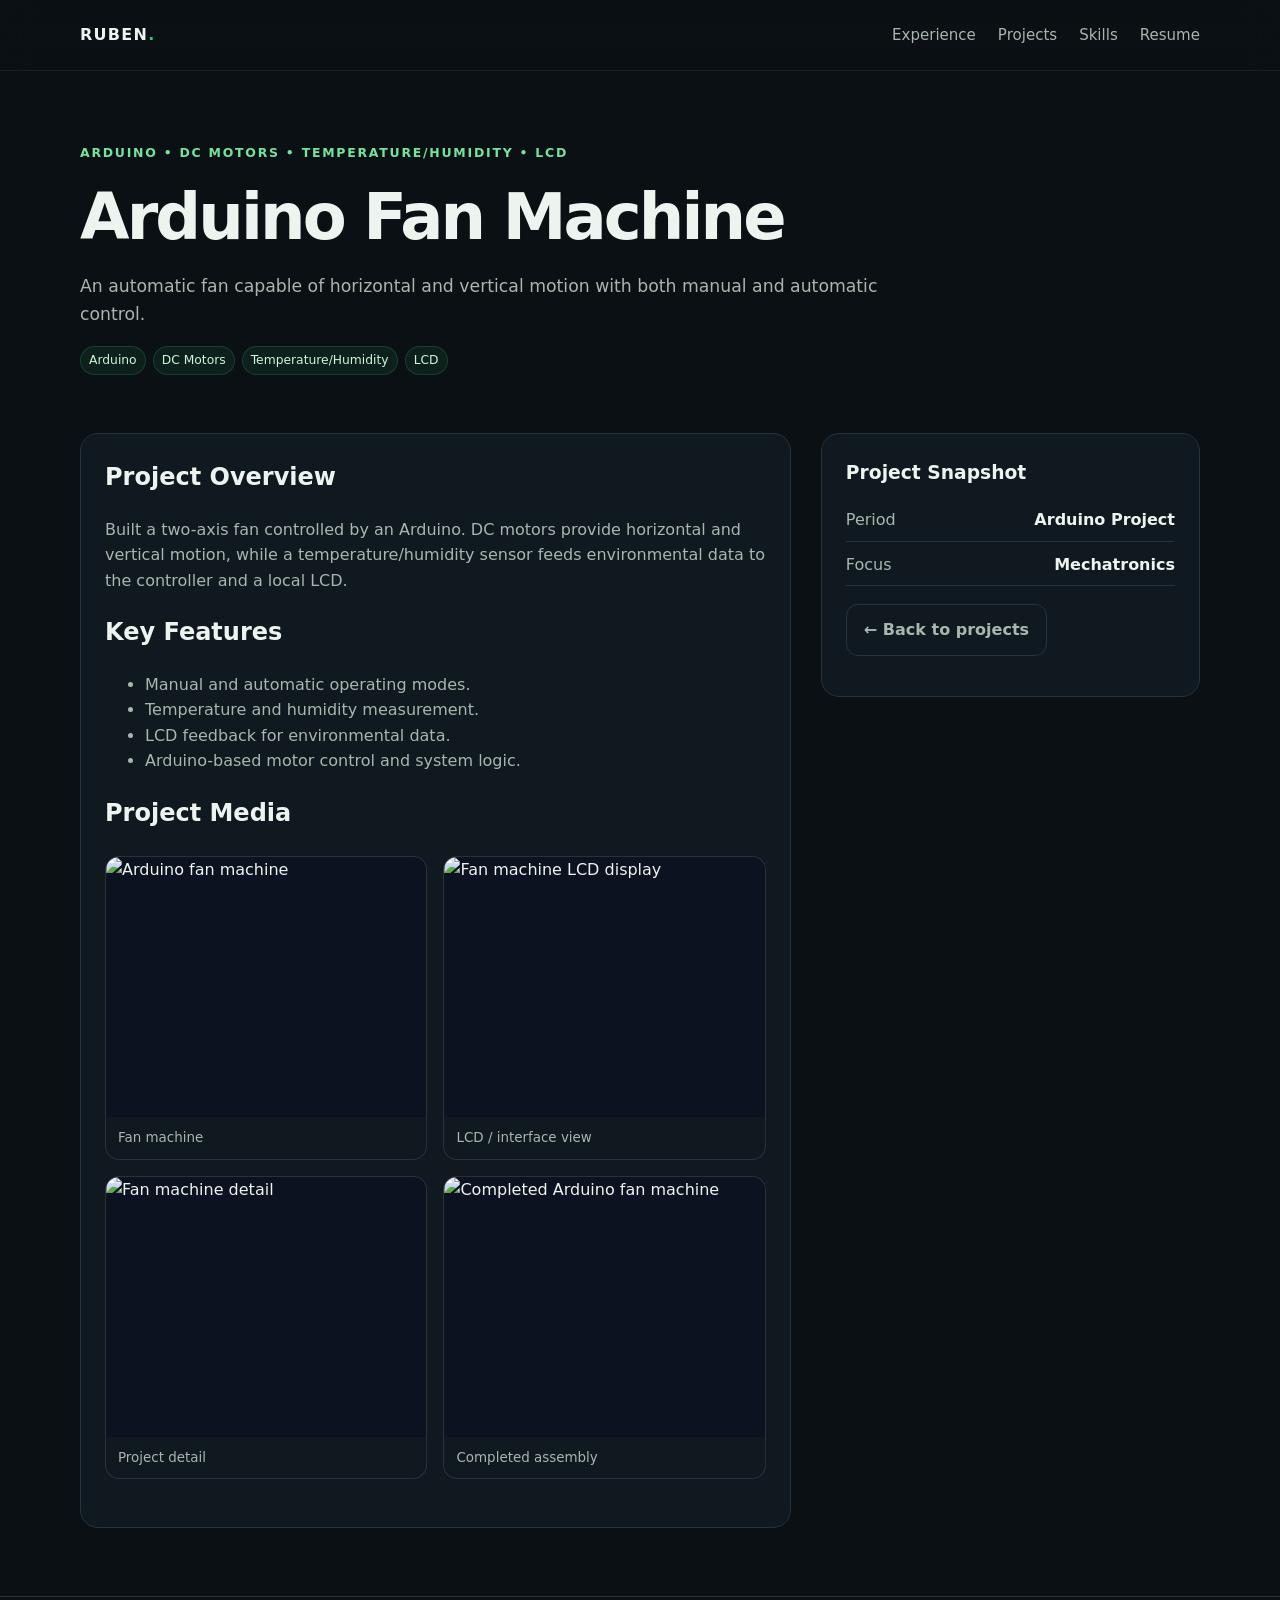
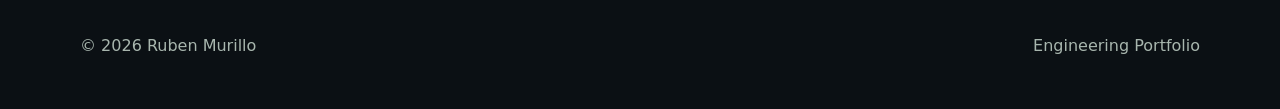
==== projects/fan.html @ 5e4ab0ac "Add files via upload" ====
<!doctype html><html lang="en"><head><meta charset="utf-8"><meta name="viewport" content="width=device-width,initial-scale=1"><title>Arduino Fan Machine | Ruben Murillo</title><link rel="stylesheet" href="../assets/css/style.css"></head><body><nav class="nav"><div class="wrap nav-inner"><a class="brand" href="../index.html">RUBEN<span>.</span></a><div class="nav-links"><a href="../index.html#experience">Experience</a><a href="../index.html#projects">Projects</a><a href="../index.html#skills">Skills</a><a href="../index.html#resume">Resume</a></div><button class="menu">Menu</button></div></nav><main><header class="project-hero"><div class="wrap"><div class="eyebrow">Arduino • DC Motors • Temperature/Humidity • LCD</div><h1>Arduino Fan Machine</h1><p class="lede">An automatic fan capable of horizontal and vertical motion with both manual and automatic control.</p><div class="tags"><span class="tag">Arduino</span><span class="tag">DC Motors</span><span class="tag">Temperature/Humidity</span><span class="tag">LCD</span></div></div></header><section style="padding-top:18px"><div class="wrap project-grid"><article class="content-box"><h2>Project Overview</h2><p>Built a two-axis fan controlled by an Arduino. DC motors provide horizontal and vertical motion, while a temperature/humidity sensor feeds environmental data to the controller and a local LCD.</p><h2>Key Features</h2><ul><li>Manual and automatic operating modes.</li><li>Temperature and humidity measurement.</li><li>LCD feedback for environmental data.</li><li>Arduino-based motor control and system logic.</li></ul><h2>Project Media</h2><div class="project-gallery"><figure><img src="../assets/images/fan/hero.jpg" alt="Arduino fan machine"><figcaption>Fan machine</figcaption></figure><figure><img src="../assets/images/fan/lcd.png" alt="Fan machine LCD display"><figcaption>LCD / interface view</figcaption></figure><figure><img src="../assets/images/fan/detail.png" alt="Fan machine detail"><figcaption>Project detail</figcaption></figure><figure><img src="../assets/images/fan/completed.jpg" alt="Completed Arduino fan machine"><figcaption>Completed assembly</figcaption></figure></div></article><aside class="side-box"><h3>Project Snapshot</h3><div class="kv"><div><span>Period</span><b>Arduino Project</b></div><div><span>Focus</span><b>Mechatronics</b></div></div><p style="margin-top:18px"><a class="btn" href="../index.html#projects">← Back to projects</a></p></aside></div></section></main><footer class="footer"><div class="wrap footer-inner"><span>© <span id="year"></span> Ruben Murillo</span><span>Engineering Portfolio</span></div></footer><script src="../assets/js/main.js"></script></body></html>
---- assets/css/style.css ----
:root{
  --bg:#0b1014;--panel:#111920;--panel2:#162129;--text:#edf4ef;--muted:#a8b6ae;
  --accent:#31c56f;--accent2:#73e49d;--line:#25333c;--max:1120px;
}
*{box-sizing:border-box} html{scroll-behavior:smooth} body{margin:0;background:var(--bg);color:var(--text);font-family:Inter,ui-sans-serif,system-ui,-apple-system,Segoe UI,Roboto,Arial,sans-serif;line-height:1.6}
a{color:inherit;text-decoration:none} img{max-width:100%;display:block}.wrap{width:min(var(--max),calc(100% - 36px));margin:auto}
.nav{position:sticky;top:0;z-index:20;background:rgba(11,16,20,.88);backdrop-filter:blur(14px);border-bottom:1px solid rgba(255,255,255,.06)}
.nav-inner{height:70px;display:flex;align-items:center;justify-content:space-between;gap:20px}.brand{font-weight:850;letter-spacing:.08em}.brand span{color:var(--accent)}
.nav-links{display:flex;gap:22px;color:var(--muted);font-size:.94rem}.nav-links a:hover{color:var(--text)}
.menu{display:none;background:none;border:1px solid var(--line);color:var(--text);padding:8px 10px;border-radius:10px}
.hero{padding:92px 0 68px;position:relative;overflow:hidden}.hero:after{content:"";position:absolute;width:520px;height:520px;border-radius:50%;background:radial-gradient(circle,rgba(49,197,111,.16),transparent 68%);right:-120px;top:-120px;pointer-events:none}
.eyebrow{color:var(--accent2);font-weight:800;text-transform:uppercase;letter-spacing:.14em;font-size:.78rem}.hero h1{font-size:clamp(2.7rem,6vw,5.4rem);line-height:.98;letter-spacing:-.055em;margin:.35em 0 .28em;max-width:900px}.hero h1 em{font-style:normal;color:var(--accent)}
.hero p{max-width:760px;color:var(--muted);font-size:1.12rem}.cta{display:flex;flex-wrap:wrap;gap:12px;margin-top:28px}.btn{display:inline-flex;align-items:center;justify-content:center;padding:12px 17px;border-radius:12px;border:1px solid var(--line);font-weight:750}.btn.primary{background:var(--accent);color:#06120a;border-color:var(--accent)}.btn:hover{transform:translateY(-1px)}
.stats{display:grid;grid-template-columns:repeat(4,1fr);gap:12px;margin-top:46px}.stat{padding:17px;border:1px solid var(--line);border-radius:16px;background:linear-gradient(180deg,rgba(255,255,255,.035),rgba(255,255,255,.012))}.stat b{display:block;font-size:1.25rem}.stat span{font-size:.86rem;color:var(--muted)}
section{padding:68px 0}.section-head{display:flex;align-items:end;justify-content:space-between;gap:20px;margin-bottom:26px}.section-head h2{font-size:2rem;margin:0;letter-spacing:-.03em}.section-head p{color:var(--muted);max-width:570px;margin:0}
.cards{display:grid;grid-template-columns:repeat(2,1fr);gap:18px}.card{border:1px solid var(--line);background:var(--panel);border-radius:18px;overflow:hidden;transition:.2s}.card:hover{transform:translateY(-3px);border-color:#3c5550}.card-media{height:245px;background:linear-gradient(145deg,#18272e,#0d1419);position:relative;overflow:hidden}.card-media img{width:100%;height:100%;object-fit:cover}.card-media.placeholder{display:grid;place-items:center}.monogram{font-size:4rem;font-weight:900;color:rgba(115,228,157,.18);letter-spacing:-.08em}.card-body{padding:20px}.card h3{margin:0 0 7px;font-size:1.3rem}.card p{margin:0 0 14px;color:var(--muted)}.tags{display:flex;flex-wrap:wrap;gap:7px}.tag{font-size:.77rem;color:#c9f7d9;background:rgba(49,197,111,.09);border:1px solid rgba(49,197,111,.2);padding:4px 8px;border-radius:999px}
.experience{display:grid;gap:16px}.role{display:grid;grid-template-columns:170px 1fr;gap:24px;padding:24px;border:1px solid var(--line);border-radius:16px;background:var(--panel)}.role time{color:var(--accent2);font-weight:750}.role h3{margin:0}.role h4{margin:2px 0 12px;color:var(--muted);font-weight:600}.role ul{margin:0;padding-left:18px;color:var(--muted)}
.skill-grid{display:grid;grid-template-columns:repeat(3,1fr);gap:14px}.skill{padding:20px;border:1px solid var(--line);border-radius:16px;background:var(--panel)}.skill h3{margin-top:0}.skill p{color:var(--muted);margin-bottom:0}
.resume-box{display:flex;align-items:center;justify-content:space-between;gap:24px;padding:28px;border-radius:18px;background:linear-gradient(135deg,rgba(49,197,111,.13),rgba(17,25,32,.9));border:1px solid rgba(49,197,111,.24)}.resume-box p{color:var(--muted);margin:.3rem 0 0}.resume-actions{display:flex;gap:10px;flex-wrap:wrap}
.footer{padding:36px 0 50px;border-top:1px solid var(--line);color:var(--muted)}.footer-inner{display:flex;justify-content:space-between;gap:20px;flex-wrap:wrap}
.project-hero{padding:72px 0 40px}.project-hero h1{font-size:clamp(2.2rem,5vw,4.3rem);line-height:1.02;letter-spacing:-.045em;margin:.35em 0}.lede{font-size:1.08rem;color:var(--muted);max-width:820px}.project-grid{display:grid;grid-template-columns:1.5fr .8fr;gap:30px}.content-box,.side-box{border:1px solid var(--line);background:var(--panel);border-radius:18px;padding:24px}.content-box h2:first-child,.side-box h3:first-child{margin-top:0}.content-box p,.content-box li,.side-box p{color:var(--muted)}.side-box{height:max-content;position:sticky;top:92px}.kv{display:grid;gap:10px}.kv div{display:flex;justify-content:space-between;gap:12px;border-bottom:1px solid var(--line);padding-bottom:8px}.kv span{color:var(--muted)}
.note{padding:14px 16px;border-left:3px solid var(--accent);background:rgba(49,197,111,.06);color:var(--muted);border-radius:0 10px 10px 0}
@media(max-width:800px){.nav-links{display:none}.menu{display:block}.nav.open .nav-links{display:flex;position:absolute;top:70px;left:0;right:0;padding:18px;flex-direction:column;background:#0b1014;border-bottom:1px solid var(--line)}.stats{grid-template-columns:repeat(2,1fr)}.cards,.skill-grid,.project-grid{grid-template-columns:1fr}.role{grid-template-columns:1fr;gap:6px}.resume-box{align-items:flex-start;flex-direction:column}.side-box{position:static}.hero{padding-top:70px}}

/* Local project media migrated from the original Wix portfolio */
.project-gallery{display:grid;grid-template-columns:repeat(2,minmax(0,1fr));gap:16px;margin:24px 0}
.project-gallery figure{margin:0;background:var(--panel,#111827);border:1px solid rgba(148,163,184,.18);border-radius:14px;overflow:hidden}
.project-gallery img{display:block;width:100%;height:260px;object-fit:cover;background:#0b1220}
.project-gallery figure.diagram img{object-fit:contain;background:#fff;padding:12px}
.project-gallery figcaption{padding:10px 12px;font-size:.84rem;color:var(--muted,#94a3b8)}
@media (max-width:700px){.project-gallery{grid-template-columns:1fr}.project-gallery img{height:auto;max-height:440px}}
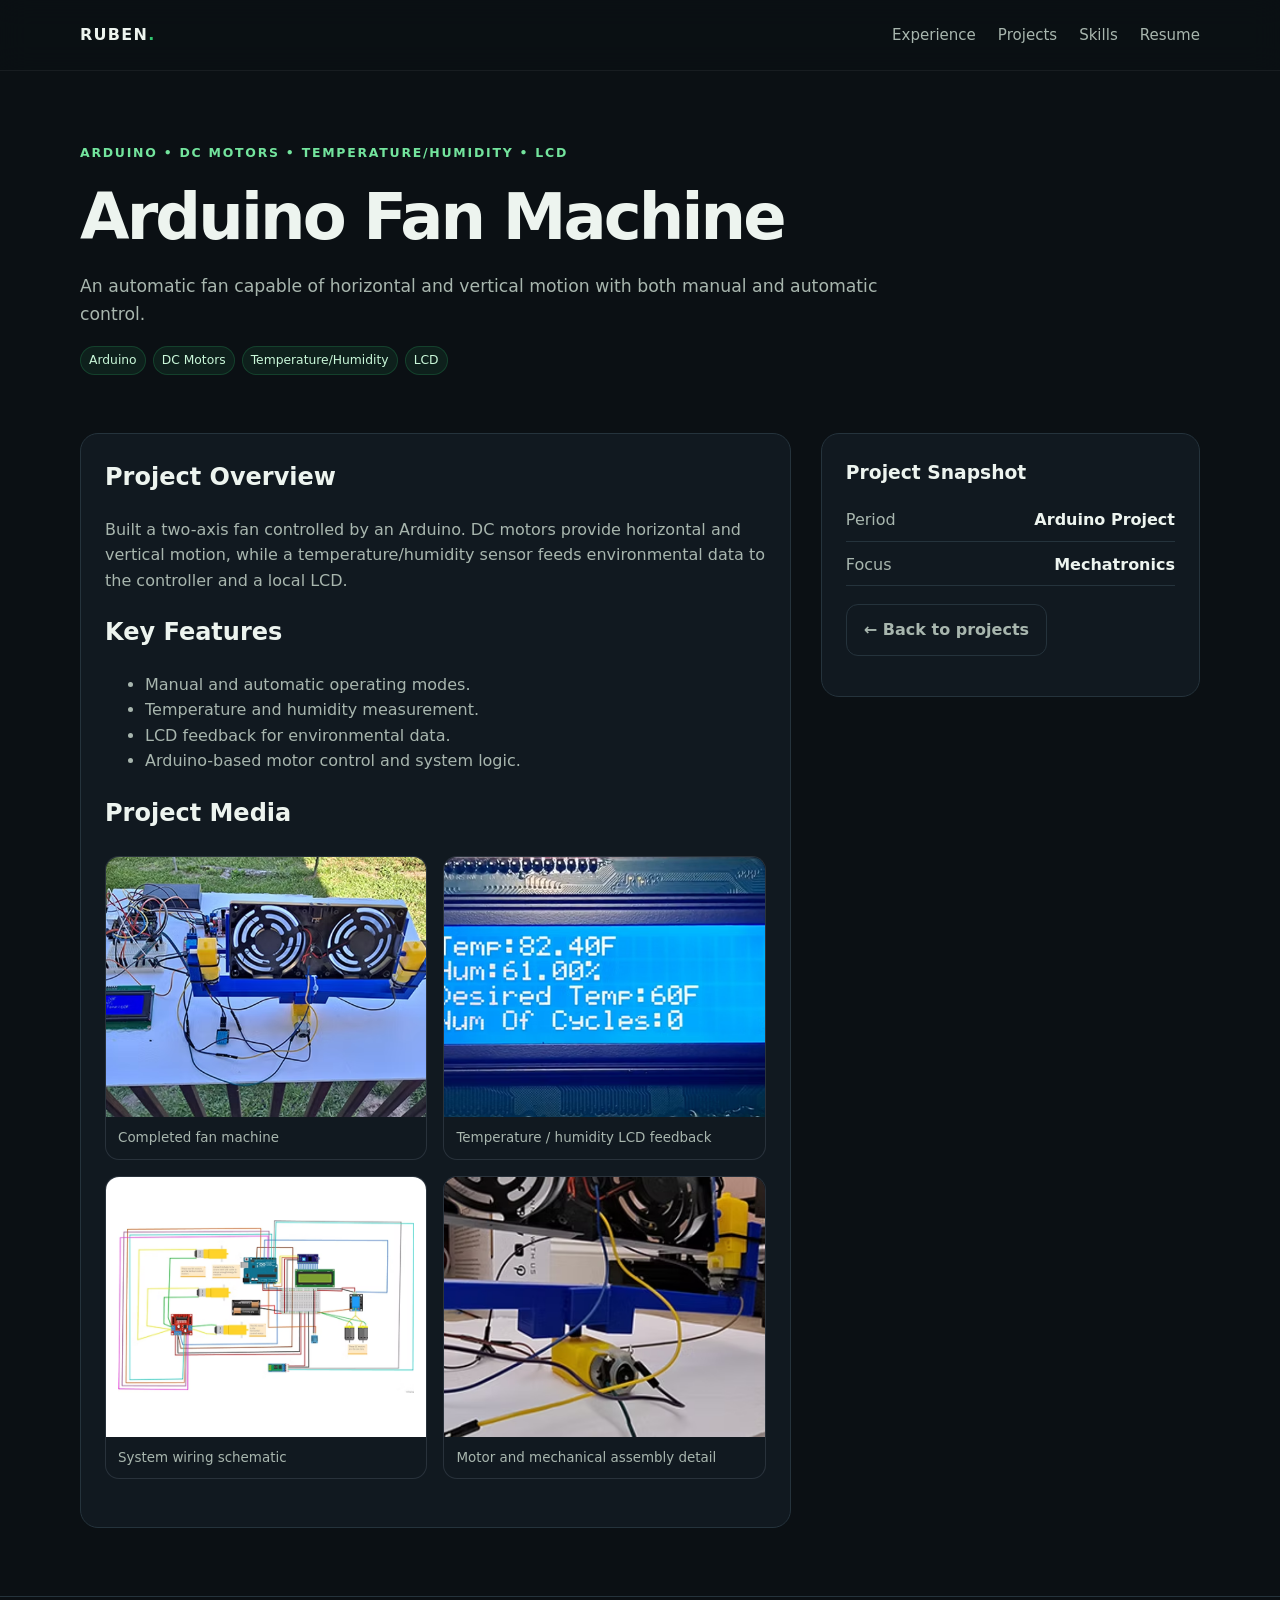
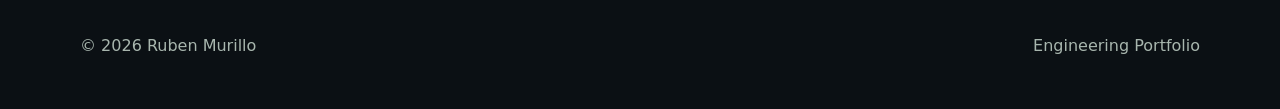
==== commit 49ea4a3f: "Add files via upload" ====
--- a/projects/fan.html
+++ b/projects/fan.html
@@ -1 +1 @@
-<!doctype html><html lang="en"><head><meta charset="utf-8"><meta name="viewport" content="width=device-width,initial-scale=1"><title>Arduino Fan Machine | Ruben Murillo</title><link rel="stylesheet" href="../assets/css/style.css"></head><body><nav class="nav"><div class="wrap nav-inner"><a class="brand" href="../index.html">RUBEN<span>.</span></a><div class="nav-links"><a href="../index.html#experience">Experience</a><a href="../index.html#projects">Projects</a><a href="../index.html#skills">Skills</a><a href="../index.html#resume">Resume</a></div><button class="menu">Menu</button></div></nav><main><header class="project-hero"><div class="wrap"><div class="eyebrow">Arduino • DC Motors • Temperature/Humidity • LCD</div><h1>Arduino Fan Machine</h1><p class="lede">An automatic fan capable of horizontal and vertical motion with both manual and automatic control.</p><div class="tags"><span class="tag">Arduino</span><span class="tag">DC Motors</span><span class="tag">Temperature/Humidity</span><span class="tag">LCD</span></div></div></header><section style="padding-top:18px"><div class="wrap project-grid"><article class="content-box"><h2>Project Overview</h2><p>Built a two-axis fan controlled by an Arduino. DC motors provide horizontal and vertical motion, while a temperature/humidity sensor feeds environmental data to the controller and a local LCD.</p><h2>Key Features</h2><ul><li>Manual and automatic operating modes.</li><li>Temperature and humidity measurement.</li><li>LCD feedback for environmental data.</li><li>Arduino-based motor control and system logic.</li></ul><h2>Project Media</h2><div class="project-gallery"><figure><img src="../assets/images/fan/hero.jpg" alt="Arduino fan machine"><figcaption>Fan machine</figcaption></figure><figure><img src="../assets/images/fan/lcd.png" alt="Fan machine LCD display"><figcaption>LCD / interface view</figcaption></figure><figure><img src="../assets/images/fan/detail.png" alt="Fan machine detail"><figcaption>Project detail</figcaption></figure><figure><img src="../assets/images/fan/completed.jpg" alt="Completed Arduino fan machine"><figcaption>Completed assembly</figcaption></figure></div></article><aside class="side-box"><h3>Project Snapshot</h3><div class="kv"><div><span>Period</span><b>Arduino Project</b></div><div><span>Focus</span><b>Mechatronics</b></div></div><p style="margin-top:18px"><a class="btn" href="../index.html#projects">← Back to projects</a></p></aside></div></section></main><footer class="footer"><div class="wrap footer-inner"><span>© <span id="year"></span> Ruben Murillo</span><span>Engineering Portfolio</span></div></footer><script src="../assets/js/main.js"></script></body></html>+<!doctype html><html lang="en"><head><meta charset="utf-8"><meta name="viewport" content="width=device-width,initial-scale=1"><title>Arduino Fan Machine | Ruben Murillo</title><link rel="stylesheet" href="../assets/css/style.css"></head><body><nav class="nav"><div class="wrap nav-inner"><a class="brand" href="../index.html">RUBEN<span>.</span></a><div class="nav-links"><a href="../index.html#experience">Experience</a><a href="../index.html#projects">Projects</a><a href="../index.html#skills">Skills</a><a href="../index.html#resume">Resume</a></div><button class="menu">Menu</button></div></nav><main><header class="project-hero"><div class="wrap"><div class="eyebrow">Arduino • DC Motors • Temperature/Humidity • LCD</div><h1>Arduino Fan Machine</h1><p class="lede">An automatic fan capable of horizontal and vertical motion with both manual and automatic control.</p><div class="tags"><span class="tag">Arduino</span><span class="tag">DC Motors</span><span class="tag">Temperature/Humidity</span><span class="tag">LCD</span></div></div></header><section style="padding-top:18px"><div class="wrap project-grid"><article class="content-box"><h2>Project Overview</h2><p>Built a two-axis fan controlled by an Arduino. DC motors provide horizontal and vertical motion, while a temperature/humidity sensor feeds environmental data to the controller and a local LCD.</p><h2>Key Features</h2><ul><li>Manual and automatic operating modes.</li><li>Temperature and humidity measurement.</li><li>LCD feedback for environmental data.</li><li>Arduino-based motor control and system logic.</li></ul><h2>Project Media</h2><div class="project-gallery"><figure><img src="../assets/images/fan/hero.jpg" alt="Arduino fan machine"><figcaption>Completed fan machine</figcaption></figure><figure><img src="../assets/images/fan/lcd.png" alt="Fan machine LCD display"><figcaption>Temperature / humidity LCD feedback</figcaption></figure><figure class="diagram"><img src="../assets/images/fan/schematic.png" alt="Fan machine circuit schematic"><figcaption>System wiring schematic</figcaption></figure><figure><img src="../assets/images/fan/detail.jpg" alt="Fan machine mechanical detail"><figcaption>Motor and mechanical assembly detail</figcaption></figure></div></article><aside class="side-box"><h3>Project Snapshot</h3><div class="kv"><div><span>Period</span><b>Arduino Project</b></div><div><span>Focus</span><b>Mechatronics</b></div></div><p style="margin-top:18px"><a class="btn" href="../index.html#projects">← Back to projects</a></p></aside></div></section></main><footer class="footer"><div class="wrap footer-inner"><span>© <span id="year"></span> Ruben Murillo</span><span>Engineering Portfolio</span></div></footer><script src="../assets/js/main.js"></script></body></html>
